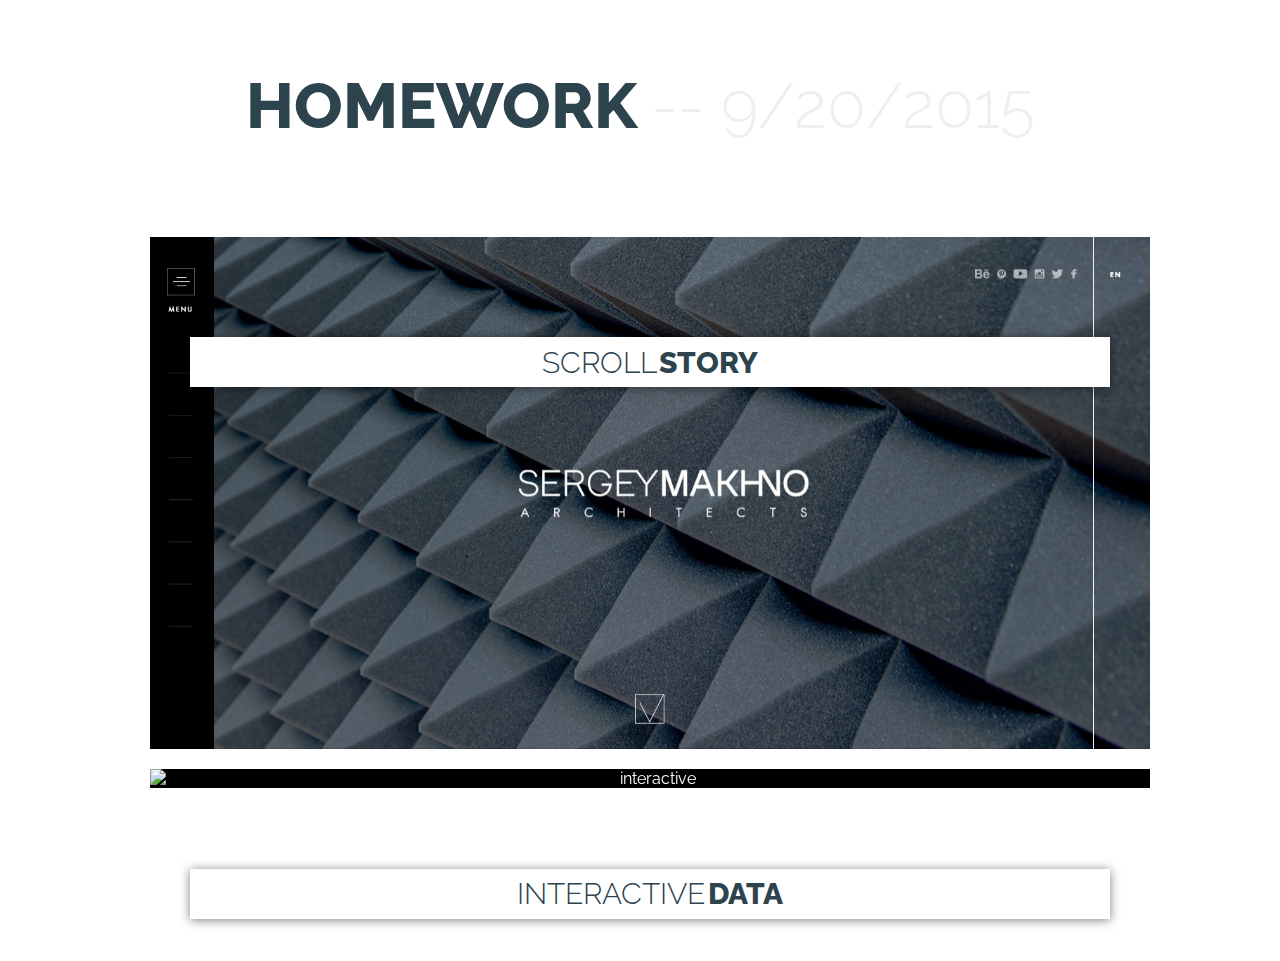
==== index.html @ c90c156f "asd" ====
<!DOCTYPE html>
<html lang="en" class="no-js">
	<head>
		<meta charset="UTF-8" />
		<meta http-equiv="X-UA-Compatible" content="IE=edge">
		<meta name="viewport" content="width=device-width, initial-scale=1">
		<title>Hover Effect Ideas | Set 2</title>
		<meta name="description" content="Hover Effect Ideas: Inspiration for subtle hover effects" />
		<meta name="keywords" content="hover effect, inspiration, grid, thumbnail, transition, subtle, web design" />
		<meta name="author" content="Codrops" />
		<link rel="shortcut icon" href="../favicon.ico">
		<link href='http://fonts.googleapis.com/css?family=Raleway:400,800,500,600' rel='stylesheet' type='text/css'>
		<link rel="stylesheet" type="text/css" href="css/normalize.css" />
		<link rel="stylesheet" type="text/css" href="css/demo.css" />
		<link rel="stylesheet" type="text/css" href="css/set2.css" />
		<link rel="stylesheet" type="text/css" href="fonts/font-awesome-4.2.0/css/font-awesome.min.css" />
		<!--[if IE]>
  		<script src="http://html5shiv.googlecode.com/svn/trunk/html5.js"></script>
		<![endif]-->
	</head>
	<body>
		<header class="codrops-header">
			<h1>Homework  <span> -- 9/20/2015</span></h1>
		</header>
		<div class="container">
			<div class="content">
				<div class="grid">
					<figure class="effect-steve">
						<img src="img/scroll.jpg" alt="scroll"/>
						<figcaption>
							<h2>Scroll <span>Story</span></h2>
							<p>mahno.com.ua/en</p>
							<a href="http://mahno.com.ua/en">View more</a>
						</figcaption>
					</figure>
					<figure class="effect-steve">
						<img src="img/interactive.jpg" alt="interactive"/>
						<figcaption>
							<h2>Interactive <span>Data</span></h2>
							<p>seeingdata.cleverfranke.com/</p>
							<a href="http://seeingdata.cleverfranke.com/">View more</a>
						</figcaption>
					</figure>
				</div>
			</section>
		</div><!-- /container -->
		<script>
			// For Demo purposes only (show hover effect on mobile devices)
			[].slice.call( document.querySelectorAll('a[href="#"') ).forEach( function(el) {
				el.addEventListener( 'click', function(ev) { ev.preventDefault(); } );
			} );
		</script>
	</body>
</html>
---- css/demo.css ----
@font-face {
	font-weight: normal;
	font-style: normal;
	font-family: 'codropsicons';
	src:url('../fonts/codropsicons/codropsicons.eot');
	src:url('../fonts/codropsicons/codropsicons.eot?#iefix') format('embedded-opentype'),
		url('../fonts/codropsicons/codropsicons.woff') format('woff'),
		url('../fonts/codropsicons/codropsicons.ttf') format('truetype'),
		url('../fonts/codropsicons/codropsicons.svg#codropsicons') format('svg');
}

*, *:after, *:before { -webkit-box-sizing: border-box; box-sizing: border-box; }
.clearfix:before, .clearfix:after { display: table; content: ''; }
.clearfix:after { clear: both; }

body {
	color: #fff;
	font-weight: 400;
	font-size: 1em;
	font-family: 'Raleway', Arial, sans-serif;
}

a {
	outline: none;
	color: #3498db;
	text-decoration: none;
}

a:hover, a:focus {
	color: #528cb3;
}

section {
	padding: 1em;
	text-align: center;
}

.content {
	margin: 0 auto;
	max-width: 1000px;
}

.content > h2 {
	clear: both;
	margin: 0;
	padding: 4em 1% 0;
	color: #000000;
	font-weight: 800;
	font-size: 1.5em;
}

.content > h2:first-child {
	padding-top: 0em;
}

/* Header */
.codrops-header {
	margin: 0 auto;
	padding: 4em 1em;
	text-align: center;
}

.codrops-header h1 {
	margin: 0;
	font-weight: 800;
	font-size: 4em;
	line-height: 1.3;
	color: #2d434e;
	text-transform: uppercase;
}

.codrops-header h1 span {
	color: #EFEFEF;
	font-weight: 300;
	font-size: 100%;
}

/* Demo links */
.codrops-demos {
	clear: both;
	padding: 1em 0 0;
	text-align: center;
}

.content + .codrops-demos {
	padding-top: 5em;
}

.codrops-demos a {
	display: inline-block;
	margin: 0 5px;
	padding: 1em 1.5em;
	text-transform: uppercase;
	font-weight: bold;
}

.codrops-demos a:hover,
.codrops-demos a:focus,
.codrops-demos a.current-demo {
	background: #3c414a;
	color: #fff;
}

/* To Navigation Style */
.codrops-top {
	width: 100%;
	text-transform: uppercase;
	font-weight: 800;
	font-size: 0.69em;
	line-height: 2.2;
}

.codrops-top a {
	display: inline-block;
	padding: 1em 2em;
	text-decoration: none;
	letter-spacing: 1px;
}

.codrops-top span.right {
	float: right;
}

.codrops-top span.right a {
	display: block;
	float: left;
}

.codrops-icon:before {
	margin: 0 4px;
	text-transform: none;
	font-weight: normal;
	font-style: normal;
	font-variant: normal;
	font-family: 'codropsicons';
	line-height: 1;
	speak: none;
	-webkit-font-smoothing: antialiased;
}

.codrops-icon-drop:before {
	content: "\e001";
}

.codrops-icon-prev:before {
	content: "\e004";
}

/* Related demos */
.related {
	clear: both;
	padding: 6em 1em;
	font-size: 120%;
}

.related > a {
	display: inline-block;
	margin: 20px 10px;
	padding: 25px;
	border: 1px solid #4f7f90;
	text-align: center;
}

.related a:hover {
	border-color: #39545e;
}

.related a img {
	max-width: 100%;
	opacity: 0.8;
}

.related a:hover img,
.related a:active img {
	opacity: 1;
}

.related a h3 {
	margin: 0;
	padding: 0.5em 0 0.3em;
	max-width: 300px;
	text-align: left;
}

@media screen and (max-width: 25em) {
	.codrops-header {
		font-size: 75%;
	}
	.codrops-icon span {
		display: none;
	}
}
---- css/set2.css ----
body {
	background: #ffffff;
}

.grid {
	position: relative;
	clear: both;
	margin: 0 auto;
	padding: 1em 0 4em;
	max-width: 1000px;
	list-style: none;
	text-align: center;
}

/* Common style */
.grid figure {
	position: relative;
	float: left;
	overflow: hidden;
	margin: 10px 1%;
	min-width: 100%;
	max-width: 100%;
	max-height: 100%;
	width: 48%;
	height: auto;
	background: #3085a3;
	text-align: center;
	cursor: pointer;
}

.grid figure img {
	position: relative;
	display: block;
	min-height: 100%;
	max-width: 100%;
	opacity: 0.8;
}

.grid figure figcaption {
	padding: 2em;
	color: #fff;
	text-transform: uppercase;
	font-size: 1.25em;
	-webkit-backface-visibility: hidden;
	backface-visibility: hidden;
}

.grid figure figcaption::before,
.grid figure figcaption::after {
	pointer-events: none;
}

.grid figure figcaption,
.grid figure figcaption > a {
	position: absolute;
	top: 0;
	left: 0;
	width: 100%;
	height: 100%;
}

/* Anchor will cover the whole item by default */
/* For some effects it will show as a button */
.grid figure figcaption > a {
	z-index: 1000;
	text-indent: 200%;
	white-space: nowrap;
	font-size: 0;
	opacity: 0;
}

.grid figure h2 {
	word-spacing: -0.15em;
	font-weight: 300;
}

.grid figure h2 span {
	font-weight: 800;
}

.grid figure h2,
.grid figure p {
	margin: 0;
}

.grid figure p {
	letter-spacing: 1px;
	font-size: 68.5%;
}

/* Individual effects */

/*---------------*/
/***** Julia *****/
/*---------------*/

figure.effect-julia {
	background: #2f3238;
}

figure.effect-julia img {
	max-width: none;
	height: 400px;
	-webkit-transition: opacity 1s, -webkit-transform 1s;
	transition: opacity 1s, transform 1s;
	-webkit-backface-visibility: hidden;
	backface-visibility: hidden;
}

figure.effect-julia figcaption {
	text-align: left;
}

figure.effect-julia h2 {
	position: relative;
	padding: 0.5em 0;
}

figure.effect-julia p {
	display: inline-block;
	margin: 0 0 0.25em;
	padding: 0.4em 1em;
	background: rgba(255,255,255,0.9);
	color: #2f3238;
	text-transform: none;
	font-weight: 500;
	font-size: 75%;
	-webkit-transition: opacity 0.35s, -webkit-transform 0.35s;
	transition: opacity 0.35s, transform 0.35s;
	-webkit-transform: translate3d(-360px,0,0);
	transform: translate3d(-360px,0,0);
}

figure.effect-julia p:first-child {
	-webkit-transition-delay: 0.15s;
	transition-delay: 0.15s;
}

figure.effect-julia p:nth-of-type(2) {
	-webkit-transition-delay: 0.1s;
	transition-delay: 0.1s;
}

figure.effect-julia p:nth-of-type(3) {
	-webkit-transition-delay: 0.05s;
	transition-delay: 0.05s;
}

figure.effect-julia:hover p:first-child {
	-webkit-transition-delay: 0s;
	transition-delay: 0s;
}

figure.effect-julia:hover p:nth-of-type(2) {
	-webkit-transition-delay: 0.05s;
	transition-delay: 0.05s;
}

figure.effect-julia:hover p:nth-of-type(3) {
	-webkit-transition-delay: 0.1s;
	transition-delay: 0.1s;
}

figure.effect-julia:hover img {
	opacity: 0.4;
	-webkit-transform: scale3d(1.1,1.1,1);
	transform: scale3d(1.1,1.1,1);
}

figure.effect-julia:hover p {
	opacity: 1;
	-webkit-transform: translate3d(0,0,0);
	transform: translate3d(0,0,0);
}

/*-----------------*/
/***** Goliath *****/
/*-----------------*/

figure.effect-goliath {
	background: #df4e4e;
}

figure.effect-goliath img,
figure.effect-goliath h2 {
	-webkit-transition: -webkit-transform 0.35s;
	transition: transform 0.35s;
}

figure.effect-goliath img {
	-webkit-backface-visibility: hidden;
	backface-visibility: hidden;
}

figure.effect-goliath h2,
figure.effect-goliath p {
	position: absolute;
	bottom: 0;
	left: 0;
	padding: 30px;
}

figure.effect-goliath p {
	text-transform: none;
	font-size: 90%;
	opacity: 0;
	-webkit-transition: opacity 0.35s, -webkit-transform 0.35s;
	transition: opacity 0.35s, transform 0.35s;
	-webkit-transform: translate3d(0,50px,0);
	transform: translate3d(0,50px,0);
}

figure.effect-goliath:hover img {
	-webkit-transform: translate3d(0,-80px,0);
	transform: translate3d(0,-80px,0);
}

figure.effect-goliath:hover h2 {
	-webkit-transform: translate3d(0,-100px,0);
	transform: translate3d(0,-100px,0);
}

figure.effect-goliath:hover p {
	opacity: 1;
	-webkit-transform: translate3d(0,0,0);
	transform: translate3d(0,0,0);
}

/*-----------------*/
/***** Hera *****/
/*-----------------*/

figure.effect-hera {
	background: #303fa9;
}

figure.effect-hera h2 {
	font-size: 158.75%;
}

figure.effect-hera h2,
figure.effect-hera p {
	position: absolute;
	top: 50%;
	left: 50%;
	-webkit-transition: opacity 0.35s, -webkit-transform 0.35s;
	transition: opacity 0.35s, transform 0.35s;
	-webkit-transform: translate3d(-50%,-50%,0);
	transform: translate3d(-50%,-50%,0);
	-webkit-transform-origin: 50%;
	transform-origin: 50%;
}

figure.effect-hera figcaption::before {
	position: absolute;
	top: 50%;
	left: 50%;
	width: 200px;
	height: 200px;
	border: 2px solid #fff;
	content: '';
	opacity: 0;
	-webkit-transition: opacity 0.35s, -webkit-transform 0.35s;
	transition: opacity 0.35s, transform 0.35s;
	-webkit-transform: translate3d(-50%,-50%,0) rotate3d(0,0,1,-45deg) scale3d(0,0,1);
	transform: translate3d(-50%,-50%,0) rotate3d(0,0,1,-45deg) scale3d(0,0,1);
	-webkit-transform-origin: 50%;
	transform-origin: 50%;
}

figure.effect-hera p {
	width: 100px;
	text-transform: none;
	font-size: 121%;
	line-height: 2;
}

figure.effect-hera p a {
	color: #fff;
}

figure.effect-hera p a:hover,
figure.effect-hera p a:focus {
	opacity: 0.6;
}

figure.effect-hera p a i {
	opacity: 0;
	-webkit-transition: opacity 0.35s, -webkit-transform 0.35s;
	transition: opacity 0.35s, transform 0.35s;
}

figure.effect-hera p a:first-child i {
	-webkit-transform: translate3d(-60px,-60px,0);
	transform: translate3d(-60px,-60px,0);
}

figure.effect-hera p a:nth-child(2) i {
	-webkit-transform: translate3d(60px,-60px,0);
	transform: translate3d(60px,-60px,0);
}

figure.effect-hera p a:nth-child(3) i {
	-webkit-transform: translate3d(-60px,60px,0);
	transform: translate3d(-60px,60px,0);
}

figure.effect-hera p a:nth-child(4) i {
	-webkit-transform: translate3d(60px,60px,0);
	transform: translate3d(60px,60px,0);
}

figure.effect-hera:hover figcaption::before {
	opacity: 1;
	-webkit-transform: translate3d(-50%,-50%,0) rotate3d(0,0,1,-45deg) scale3d(1,1,1);
	transform: translate3d(-50%,-50%,0) rotate3d(0,0,1,-45deg) scale3d(1,1,1);
}

figure.effect-hera:hover h2 {
	opacity: 0;
	-webkit-transform: translate3d(-50%,-50%,0) scale3d(0.8,0.8,1);
	transform: translate3d(-50%,-50%,0) scale3d(0.8,0.8,1);
}

figure.effect-hera:hover p i:empty {
	-webkit-transform: translate3d(0,0,0);
	transform: translate3d(0,0,0); /* just because it's stronger than nth-child */
	opacity: 1;
}

/*-----------------*/
/***** Winston *****/
/*-----------------*/

figure.effect-winston {
	background: #162633;
	text-align: left;
}

figure.effect-winston img {
	-webkit-transition: opacity 0.45s;
	transition: opacity 0.45s;
	-webkit-backface-visibility: hidden;
	backface-visibility: hidden;
}

figure.effect-winston figcaption::before {
	position: absolute;
	top: 0;
	left: 0;
	width: 100%;
	height: 100%;
	background: url(../img/triangle.svg) no-repeat center center;
	background-size: 100% 100%;
	content: '';
	-webkit-transition: opacity 0.45s, -webkit-transform 0.45s;
	transition: opacity 0.45s, transform 0.45s;
	-webkit-transform: rotate3d(0,0,1,45deg);
	transform: rotate3d(0,0,1,45deg);
	-webkit-transform-origin: 0 100%;
	transform-origin: 0 100%;
}

figure.effect-winston h2 {
	-webkit-transition: -webkit-transform 0.35s;
	transition: transform 0.35s;
	-webkit-transform: translate3d(0,20px,0);
	transform: translate3d(0,20px,0);
}

figure.effect-winston p {
	position: absolute;
	right: 0;
	bottom: 0;
	padding: 0 1.5em 7% 0;
}

figure.effect-winston a {
	margin: 0 10px;
	color: #5d504f;
	font-size: 170%;
}

figure.effect-winston a:hover,
figure.effect-winston a:focus {
	color: #cc6055;
}

figure.effect-winston p a i {
	opacity: 0;
	-webkit-transition: opacity 0.35s, -webkit-transform 0.35s;
	transition: opacity 0.35s, transform 0.35s;
	-webkit-transform: translate3d(0,50px,0);
	transform: translate3d(0,50px,0);
}

figure.effect-winston:hover img {
	opacity: 0.6;
}

figure.effect-winston:hover h2 {
	-webkit-transform: translate3d(0,0,0);
	transform: translate3d(0,0,0);
}

figure.effect-winston:hover figcaption::before {
	opacity: 0.7;
	-webkit-transform: rotate3d(0,0,1,20deg);
	transform: rotate3d(0,0,1,20deg);
}

figure.effect-winston:hover p i {
	opacity: 1;
	-webkit-transform: translate3d(0,0,0);
	transform: translate3d(0,0,0);
}

figure.effect-winston:hover p a:nth-child(3) i {
	-webkit-transition-delay: 0.05s;
	transition-delay: 0.05s;
}

figure.effect-winston:hover p a:nth-child(2) i {
	-webkit-transition-delay: 0.1s;
	transition-delay: 0.1s;
}

figure.effect-winston:hover p a:first-child i {
	-webkit-transition-delay: 0.15s;
	transition-delay: 0.15s;
}

/*-----------------*/
/***** Selena *****/
/*-----------------*/

figure.effect-selena {
	background: #fff;
}

figure.effect-selena img {
	opacity: 0.95;
	-webkit-transition: -webkit-transform 0.35s;
	transition: transform 0.35s;
	-webkit-transform-origin: 50% 50%;
	transform-origin: 50% 50%;
}

figure.effect-selena:hover img {
	-webkit-transform: scale3d(0.95,0.95,1);
	transform: scale3d(0.95,0.95,1);
}

figure.effect-selena h2 {
	-webkit-transition: -webkit-transform 0.35s;
	transition: transform 0.35s;
	-webkit-transform: translate3d(0,20px,0);
	transform: translate3d(0,20px,0);
}

figure.effect-selena p {
	opacity: 0;
	-webkit-transition: opacity 0.35s, -webkit-transform 0.35s;
	transition: opacity 0.35s, transform 0.35s;
	-webkit-transform: perspective(1000px) rotate3d(1,0,0,90deg);
	transform: perspective(1000px) rotate3d(1,0,0,90deg);
	-webkit-transform-origin: 50% 0%;
	transform-origin: 50% 0%;
}

figure.effect-selena:hover h2 {
	-webkit-transform: translate3d(0,0,0);
	transform: translate3d(0,0,0);
}

figure.effect-selena:hover p {
	opacity: 1;
	-webkit-transform: perspective(1000px) rotate3d(1,0,0,0);
	transform: perspective(1000px) rotate3d(1,0,0,0);
}

/*-----------------*/
/***** Terry *****/
/*-----------------*/

figure.effect-terry {
	background: #34495e;
}

figure.effect-terry figcaption {
	padding: 1em;
}

figure.effect-terry figcaption::before,
figure.effect-terry figcaption::after {
	position: absolute;
	width: 200%;
	height: 200%;
	border-style: solid;
	border-color: #101010;
	content: '';
	-webkit-transition: -webkit-transform 0.35s;
	transition: transform 0.35s;
}

figure.effect-terry figcaption::before {
	right: 0;
	bottom: 0;
	border-width: 0 70px 60px 0;
	-webkit-transform: translate3d(70px,60px,0);
	transform: translate3d(70px,60px,0);
}

figure.effect-terry figcaption::after {
	top: 0;
	left: 0;
	border-width: 15px 0 0 15px;
	-webkit-transform: translate3d(-15px,-15px,0);
	transform: translate3d(-15px,-15px,0);
}

figure.effect-terry img,
figure.effect-terry p a {
	-webkit-transition: opacity 0.35s, -webkit-transform 0.35s;
	transition: opacity 0.35s, transform 0.35s;
}

figure.effect-terry img {
	opacity: 0.85;
}

figure.effect-terry h2 {
	position: absolute;
	bottom: 0;
	left: 0;
	padding: 0.4em 10px;
	width: 50%;
	-webkit-transition: -webkit-transform 0.35s;
	transition: transform 0.35s;
	-webkit-transform: translate3d(100%,0,0);
	transform: translate3d(100%,0,0);
}

@media screen and (max-width: 920px) {
	figure.effect-terry h2 {
		padding: 0.75em 10px;
		font-size: 120%;
	}
}

figure.effect-terry p {
	float: right;
	clear: both;
	text-align: left;
	text-transform: none;
	font-size: 111%;
}

figure.effect-terry p a {
	display: block;
	margin-bottom: 1em;
	color: #fff;
	opacity: 0;
	-webkit-transform: translate3d(90px,0,0);
	transform: translate3d(90px,0,0);
}

figure.effect-terry p a:hover,
figure.effect-terry p a:focus {
	color: #f3cf3f;
}

figure.effect-terry:hover figcaption::before,
figure.effect-terry:hover figcaption::after {
	-webkit-transform: translate3d(0,0,0);
	transform: translate3d(0,0,0);
}

figure.effect-terry:hover img {
	opacity: 0.6;

}

figure.effect-terry:hover h2,
figure.effect-terry:hover p a {
	-webkit-transform: translate3d(0,0,0);
	transform: translate3d(0,0,0);
}

figure.effect-terry:hover p a {
	opacity: 1;
}

figure.effect-terry:hover p a:first-child {
	-webkit-transition-delay: 0.025s;
	transition-delay: 0.025s;
}

figure.effect-terry:hover p a:nth-child(2) {
	-webkit-transition-delay: 0.05s;
	transition-delay: 0.05s;
}

figure.effect-terry:hover p a:nth-child(3) {
	-webkit-transition-delay: 0.075s;
	transition-delay: 0.075s;
}

figure.effect-terry:hover p a:nth-child(4) {
	-webkit-transition-delay: 0.1s;
	transition-delay: 0.1s;
}

/*-----------------*/
/***** Phoebe *****/
/*-----------------*/

figure.effect-phoebe {
	background: #675983;
}

figure.effect-phoebe img {
	opacity: 0.85;
	-webkit-transition: opacity 0.35s;
	transition: opacity 0.35s;
}

figure.effect-phoebe:hover img {
	opacity: 0.6;
}

figure.effect-phoebe figcaption::before {
	position: absolute;
	top: 0;
	left: 0;
	width: 100%;
	height: 100%;
	background: url(../img/triangle2.svg) no-repeat center center;
	background-size: 100% 100%;
	content: '';
	-webkit-transition: opacity 0.35s, -webkit-transform 0.35s;
	transition: opacity 0.35s, transform 0.35s;
	-webkit-transform: scale3d(5,2.5,1);
	transform: scale3d(5,2.5,1);
	-webkit-transform-origin: 50% 50%;
	transform-origin: 50% 50%;
}

figure.effect-phoebe:hover figcaption::before {
	opacity: 0.6;
	-webkit-transform: scale3d(1,1,1);
	transform: scale3d(1,1,1);
}

figure.effect-phoebe h2 {
	margin-top: 1em;
	-webkit-transition: transform 0.35s;
	transition: transform 0.35s;
	-webkit-transform: translate3d(0,40px,0);
	transform: translate3d(0,40px,0);
}

figure.effect-phoebe:hover h2 {
	-webkit-transform: translate3d(0,0,0);
	transform: translate3d(0,0,0);
}

figure.effect-phoebe p a {
	color: #fff;
	font-size: 140%;
	opacity: 0;
	position: relative;
	display: inline-block;
	-webkit-transition: opacity 0.35s, -webkit-transform 0.35s;
	transition: opacity 0.35s, transform 0.35s;
}

figure.effect-phoebe p a:first-child {
	-webkit-transform: translate3d(-60px,-60px,0);
	transform: translate3d(-60px,-60px,0);
}

figure.effect-phoebe p a:nth-child(2) {
	-webkit-transform: translate3d(0,60px,0);
	transform: translate3d(0,60px,0);
}

figure.effect-phoebe p a:nth-child(3) {
	-webkit-transform: translate3d(60px,-60px,0);
	transform: translate3d(60px,-60px,0);
}

figure.effect-phoebe:hover p a {
	opacity: 1;
	-webkit-transform: translate3d(0,0,0);
	transform: translate3d(0,0,0);
}

/*-----------------*/
/***** Apollo *****/
/*-----------------*/

figure.effect-apollo {
	background: #3498db;
}

figure.effect-apollo img {
	opacity: 0.95;
	-webkit-transition: opacity 0.35s, -webkit-transform 0.35s;
	transition: opacity 0.35s, transform 0.35s;
	-webkit-transform: scale3d(1.05,1.05,1);
	transform: scale3d(1.05,1.05,1);
}

figure.effect-apollo figcaption::before {
	position: absolute;
	top: 0;
	left: 0;
	width: 100%;
	height: 100%;
	background: rgba(255,255,255,0.5);
	content: '';
	-webkit-transition: -webkit-transform 0.6s;
	transition: transform 0.6s;
	-webkit-transform: scale3d(1.9,1.4,1) rotate3d(0,0,1,45deg) translate3d(0,-100%,0);
	transform: scale3d(1.9,1.4,1) rotate3d(0,0,1,45deg) translate3d(0,-100%,0);
}

figure.effect-apollo p {
	position: absolute;
	right: 0;
	bottom: 0;
	margin: 3em;
	padding: 0 1em;
	max-width: 150px;
	border-right: 4px solid #fff;
	text-align: right;
	opacity: 0;
	-webkit-transition: opacity 0.35s;
	transition: opacity 0.35s;
}

figure.effect-apollo h2 {
	text-align: left;
}

figure.effect-apollo:hover img {
	opacity: 0.6;
	-webkit-transform: scale3d(1,1,1);
	transform: scale3d(1,1,1);
}

figure.effect-apollo:hover figcaption::before {
	-webkit-transform: scale3d(1.9,1.4,1) rotate3d(0,0,1,45deg) translate3d(0,100%,0);
	transform: scale3d(1.9,1.4,1) rotate3d(0,0,1,45deg) translate3d(0,100%,0);
}

figure.effect-apollo:hover p {
	opacity: 1;
	-webkit-transition-delay: 0.1s;
	transition-delay: 0.1s;
}

/*-----------------*/
/***** Kira *****/
/*-----------------*/

figure.effect-kira {
	background: #fff;
	text-align: left;
}

figure.effect-kira img {
	-webkit-transition: opacity 0.35s;
	transition: opacity 0.35s;
}

figure.effect-kira figcaption {
	z-index: 1;
}

figure.effect-kira p {
	padding: 2.25em 0.5em;
	font-weight: 600;
	font-size: 100%;
	line-height: 1.5;
	opacity: 0;
	-webkit-transition: opacity 0.35s, -webkit-transform 0.35s;
	transition: opacity 0.35s, transform 0.35s;
	-webkit-transform: translate3d(0,-10px,0);
	transform: translate3d(0,-10px,0);
}

figure.effect-kira p a {
	margin: 0 0.5em;
	color: #101010;
}

figure.effect-kira p a:hover,
figure.effect-kira p a:focus {
	opacity: 0.6;
}

figure.effect-kira figcaption::before {
	position: absolute;
	top: 0;
	right: 2em;
	left: 2em;
	z-index: -1;
	height: 3.5em;
	background: #fff;
	content: '';
	-webkit-transition: opacity 0.35s, -webkit-transform 0.35s;
	transition: opacity 0.35s, transform 0.35s;
	-webkit-transform: translate3d(0,4em,0) scale3d(1,0.023,1) ;
	transform: translate3d(0,4em,0) scale3d(1,0.023,1);
	-webkit-transform-origin: 50% 0;
	transform-origin: 50% 0;
}

figure.effect-kira:hover img {
	opacity: 0.5;
}

figure.effect-kira:hover p {
	opacity: 1;
	-webkit-transform: translate3d(0,0,0);
	transform: translate3d(0,0,0);
}

figure.effect-kira:hover figcaption::before {
	opacity: 0.7;
	-webkit-transform: translate3d(0,5em,0) scale3d(1,1,1) ;
	transform: translate3d(0,5em,0) scale3d(1,1,1);
}

/*-----------------*/
/***** Steve *****/
/*-----------------*/

figure.effect-steve {
	z-index: auto;
	overflow: visible;
	background: #000;
}

figure.effect-steve:before,
figure.effect-steve h2:before {
	position: absolute;
	top: 0;
	left: 0;
	z-index: -1;
	width: 100%;
	height: 100%;
	background: #000;
	content: '';
	-webkit-transition: opacity 0.35s;
	transition: opacity 0.35s;
}

figure.effect-steve:before {
	box-shadow: 0 3px 30px rgba(0,0,0,0.8);
	opacity: 0;
}

figure.effect-steve figcaption {
	z-index: 1;
}

figure.effect-steve img {
	opacity: 1;
	-webkit-transition: -webkit-transform 0.35s;
	transition: transform 0.35s;
	-webkit-transform: perspective(1000px) translate3d(0,0,0);
	transform: perspective(1000px) translate3d(0,0,0);
}

figure.effect-steve h2,
figure.effect-steve p {
	background: #fff;
	color: #2d434e;
}

figure.effect-steve h2 {
	position: relative;
	margin-top: 2em;
	padding: 0.25em;
}

figure.effect-steve h2:before {
	box-shadow: 0 1px 10px rgba(0,0,0,0.5);
}

figure.effect-steve p {
	margin-top: 1em;
	padding: 0.5em;
	font-weight: 800;
	opacity: 0;
	-webkit-transition: opacity 0.35s, -webkit-transform 0.35s;
	transition: opacity 0.35s, transform 0.35s;
	-webkit-transform: scale3d(0.9,0.9,1);
	transform: scale3d(0.9,0.9,1);
}

figure.effect-steve:hover:before {
	opacity: 1;
}

figure.effect-steve:hover img {
	-webkit-transform: perspective(1000px) translate3d(0,0,21px);
	transform: perspective(1000px) translate3d(0,0,21px);
}

figure.effect-steve:hover h2:before {
	opacity: 0;
}

figure.effect-steve:hover p {
	opacity: 1;
	-webkit-transform: scale3d(1,1,1);
	transform: scale3d(1,1,1);
}

/*-----------------*/
/***** Moses *****/
/*-----------------*/

figure.effect-moses {
	background: -webkit-linear-gradient(-45deg, #EC65B7 0%,#05E0D8 100%);
	background: linear-gradient(-45deg, #EC65B7 0%,#05E0D8 100%);
}

figure.effect-moses img {
	opacity: 0.85;
	-webkit-transition: opacity 0.35s;
	transition: opacity 0.35s;
}

figure.effect-moses h2,
figure.effect-moses p {
	padding: 20px;
	width: 50%;
	height: 50%;
	border: 2px solid #fff;
}

figure.effect-moses h2 {
	padding: 20px;
	width: 50%;
	height: 50%;
	text-align: left;
	-webkit-transition: -webkit-transform 0.35s;
	transition: transform 0.35s;
	-webkit-transform: translate3d(10px,10px,0);
	transform: translate3d(10px,10px,0);
}

figure.effect-moses p {
	float: right;
	padding: 20px;
	text-align: right;
	opacity: 0;
	-webkit-transition: opacity 0.35s, -webkit-transform 0.35s;
	transition: opacity 0.35s, transform 0.35s;
	-webkit-transform: translate3d(-50%,-50%,0);
	transform: translate3d(-50%,-50%,0);
}

figure.effect-moses:hover h2 {
	-webkit-transform: translate3d(0,0,0);
	transform: translate3d(0,0,0);
}

figure.effect-moses:hover p {
	opacity: 1;
	-webkit-transform: translate3d(0,0,0);
	transform: translate3d(0,0,0);
}

figure.effect-moses:hover img {
	opacity: 0.6;
}

/*---------------*/
/***** Jazz *****/
/*---------------*/

figure.effect-jazz {
	background: -webkit-linear-gradient(-45deg, #f3cf3f 0%,#f33f58 100%);
	background: linear-gradient(-45deg, #f3cf3f 0%,#f33f58 100%);
}

figure.effect-jazz img {
	opacity: 0.9;
}

figure.effect-jazz figcaption::after,
figure.effect-jazz img,
figure.effect-jazz p {
	-webkit-transition: opacity 0.35s, -webkit-transform 0.35s;
	transition: opacity 0.35s, transform 0.35s;
}

figure.effect-jazz figcaption::after {
	position: absolute;
	top: 0;
	left: 0;
	width: 100%;
	height: 100%;
	border-top: 1px solid #fff;
	border-bottom: 1px solid #fff;
	content: '';
	opacity: 0;
	-webkit-transform: rotate3d(0,0,1,45deg) scale3d(1,0,1);
	transform: rotate3d(0,0,1,45deg) scale3d(1,0,1);
	-webkit-transform-origin: 50% 50%;
	transform-origin: 50% 50%;
}

figure.effect-jazz h2,
figure.effect-jazz p {
	opacity: 1;
	-webkit-transform: scale3d(0.8,0.8,1);
	transform: scale3d(0.8,0.8,1);
}

figure.effect-jazz h2 {
	padding-top: 26%;
	-webkit-transition: -webkit-transform 0.35s;
	transition: transform 0.35s;
}

figure.effect-jazz p {
	padding: 0.5em 2em;
	text-transform: none;
	font-size: 0.85em;
	opacity: 0;
}

figure.effect-jazz:hover img {
	opacity: 0.7;
	-webkit-transform: scale3d(1.05,1.05,1);
	transform: scale3d(1.05,1.05,1);
}

figure.effect-jazz:hover figcaption::after {
	opacity: 1;
	-webkit-transform: rotate3d(0,0,1,45deg) scale3d(1,1,1);
	transform: rotate3d(0,0,1,45deg) scale3d(1,1,1);
}

figure.effect-jazz:hover h2,
figure.effect-jazz:hover p {
	opacity: 1;
	-webkit-transform: scale3d(1,1,1);
	transform: scale3d(1,1,1);
}

/*---------------*/
/***** Ming *****/
/*---------------*/

figure.effect-ming {
	background: #030c17;
}

figure.effect-ming img {
	opacity: 0.9;
	-webkit-transition: opacity 0.35s;
	transition: opacity 0.35s;
}

figure.effect-ming figcaption::before {
	position: absolute;
	top: 30px;
	right: 30px;
	bottom: 30px;
	left: 30px;
	border: 2px solid #fff;
	box-shadow: 0 0 0 30px rgba(255,255,255,0.2);
	content: '';
	opacity: 0;
	-webkit-transition: opacity 0.35s, -webkit-transform 0.35s;
	transition: opacity 0.35s, transform 0.35s;
	-webkit-transform: scale3d(1.4,1.4,1);
	transform: scale3d(1.4,1.4,1);
}

figure.effect-ming h2 {
	margin: 20% 0 10px 0;
	-webkit-transition: -webkit-transform 0.35s;
	transition: transform 0.35s;
}

figure.effect-ming p {
	padding: 1em;
	opacity: 0;
	-webkit-transition: opacity 0.35s, -webkit-transform 0.35s;
	transition: opacity 0.35s, transform 0.35s;
	-webkit-transform: scale(1.5);
	transform: scale(1.5);
}

figure.effect-ming:hover h2 {
	-webkit-transform: scale(0.9);
	transform: scale(0.9);
}

figure.effect-ming:hover figcaption::before,
figure.effect-ming:hover p {
	opacity: 1;
	-webkit-transform: scale3d(1,1,1);
	transform: scale3d(1,1,1);
}

figure.effect-ming:hover figcaption {
	background-color: rgba(58,52,42,0);
}

figure.effect-ming:hover img {
	opacity: 0.4;
}

/*---------------*/
/***** Lexi *****/
/*---------------*/

figure.effect-lexi {
	background: -webkit-linear-gradient(-45deg, #000 0%,#fff 100%);
	background: linear-gradient(-45deg, #000 0%,#fff 100%);
}

figure.effect-lexi img {
	margin: -10px 0 0 -10px;
	max-width: none;
	width: -webkit-calc(100% + 10px);
	width: calc(100% + 10px);
	opacity: 0.9;
	-webkit-transition: opacity 0.35s, -webkit-transform 0.35s;
	transition: opacity 0.35s, transform 0.35s;
	-webkit-transform: translate3d(10px,10px,0);
	transform: translate3d(10px,10px,0);
	-webkit-backface-visibility: hidden;
	backface-visibility: hidden;
}

figure.effect-lexi figcaption::before,
figure.effect-lexi p {
	-webkit-transition: opacity 0.35s, -webkit-transform 0.35s;
	transition: opacity 0.35s, transform 0.35s;
}

figure.effect-lexi figcaption::before {
	position: absolute;
	right: -100px;
	bottom: -100px;
	width: 300px;
	height: 300px;
	border: 2px solid #fff;
	border-radius: 50%;
	box-shadow: 0 0 0 900px rgba(255,255,255,0.2);
	content: '';
	opacity: 0;
	-webkit-transform: scale3d(0.5,0.5,1);
	transform: scale3d(0.5,0.5,1);
	-webkit-transform-origin: 50% 50%;
	transform-origin: 50% 50%;
}

figure.effect-lexi:hover img {
	opacity: 0.6;
	-webkit-transform: translate3d(0,0,0);
	transform: translate3d(0,0,0);
}

figure.effect-lexi h2 {
	text-align: left;
	-webkit-transition: -webkit-transform 0.35s;
	transition: transform 0.35s;
	-webkit-transform: translate3d(5px,5px,0);
	transform: translate3d(5px,5px,0);
}

figure.effect-lexi p {
	position: absolute;
	right: 0;
	bottom: 0;
	padding: 0 1.5em 1.5em 0;
	width: 140px;
	text-align: right;
	opacity: 0;
	-webkit-transform: translate3d(20px,20px,0);
	transform: translate3d(20px,20px,0);
}

figure.effect-lexi:hover figcaption::before {
	opacity: 1;
	-webkit-transform: scale3d(1,1,1);
	transform: scale3d(1,1,1);
}

figure.effect-lexi:hover h2,
figure.effect-lexi:hover p {
	opacity: 1;
	-webkit-transform: translate3d(0,0,0);
	transform: translate3d(0,0,0);
}

/*---------------*/
/***** Duke *****/
/*---------------*/

figure.effect-duke {
	background: -webkit-linear-gradient(-45deg, #34495e 0%,#cc6055 100%);
	background: linear-gradient(-45deg, #34495e 0%,#cc6055 100%);
}

figure.effect-duke img,
figure.effect-duke p {
	-webkit-transition: opacity 0.35s, -webkit-transform 0.35s;
	transition: opacity 0.35s, transform 0.35s;
}

figure.effect-duke:hover img {
	opacity: 0.1;
	-webkit-transform: scale3d(2,2,1);
	transform: scale3d(2,2,1);
}

figure.effect-duke h2 {
	-webkit-transition: -webkit-transform 0.35s;
	transition: transform 0.35s;
	-webkit-transform: scale3d(0.8,0.8,1);
	transform: scale3d(0.8,0.8,1);
	-webkit-transform-origin: 50% 100%;
	transform-origin: 50% 100%;
}

figure.effect-duke p {
	position: absolute;
	bottom: 0;
	left: 0;
	margin: 20px;
	padding: 30px;
	border: 2px solid #fff;
	text-transform: none;
	font-size: 90%;
	opacity: 0;
	-webkit-transform: scale3d(0.8,0.8,1);
	transform: scale3d(0.8,0.8,1);
	-webkit-transform-origin: 50% -100%;
	transform-origin: 50% -100%;
}

figure.effect-duke:hover h2,
figure.effect-duke:hover p {
	opacity: 1;
	-webkit-transform: scale3d(1,1,1);
	transform: scale3d(1,1,1);
}

/* Media queries */
@media screen and (max-width: 50em) {
	.content {
		padding: 0 10px;
		text-align: center;
	}
	.grid figure {
		display: inline-block;
		float: none;
		margin: 10px auto;
		width: 100%;
	}
}
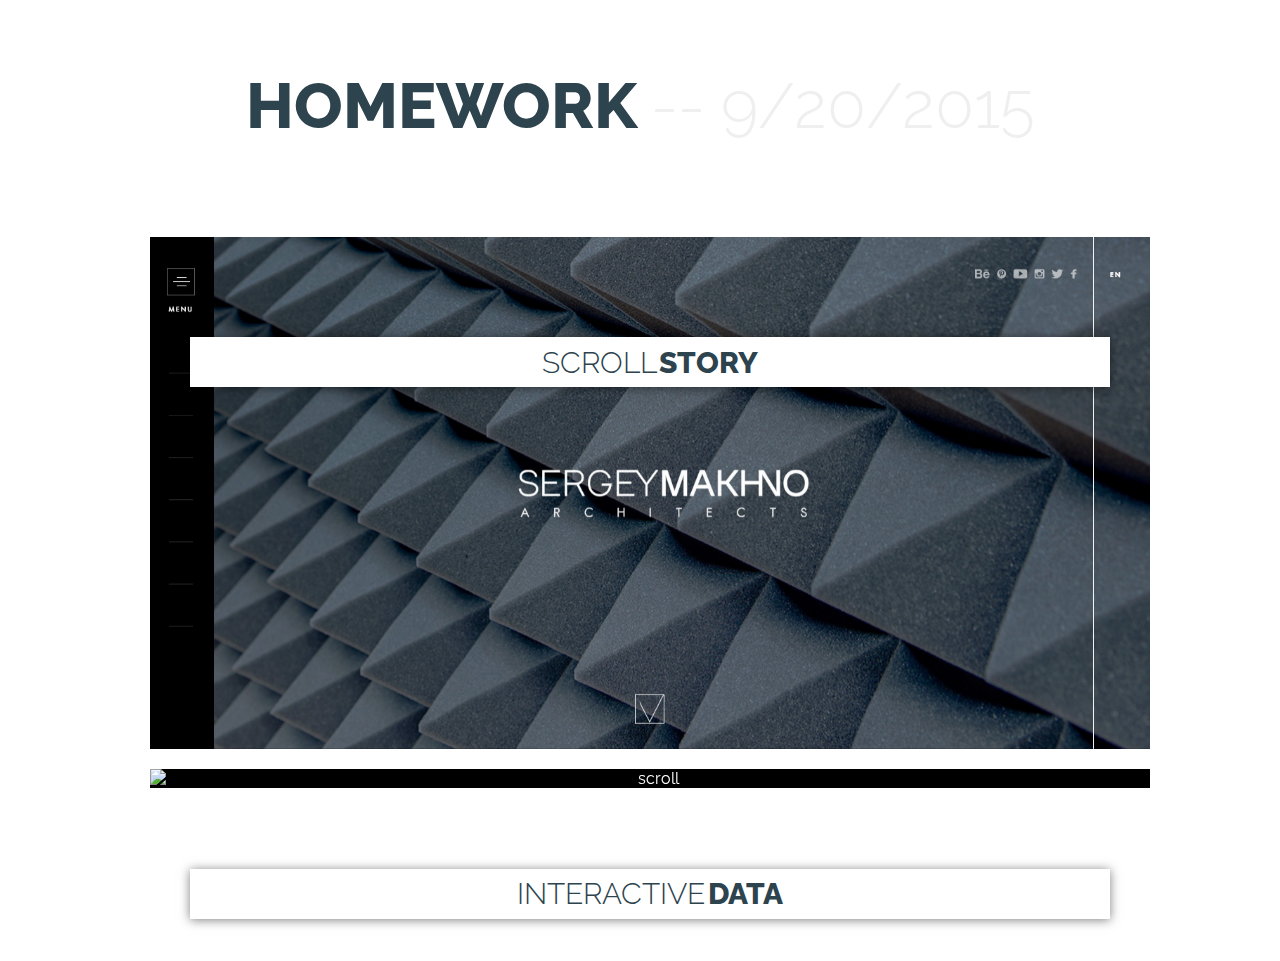
==== commit 82e0dae3: "asd" ====
--- a/index.html
+++ b/index.html
@@ -34,7 +34,7 @@
 						</figcaption>
 					</figure>
 					<figure class="effect-steve">
-						<img src="img/interactive.jpg" alt="interactive"/>
+						<img src="img/interactive.jpg" alt="scroll"/>
 						<figcaption>
 							<h2>Interactive <span>Data</span></h2>
 							<p>seeingdata.cleverfranke.com/</p>
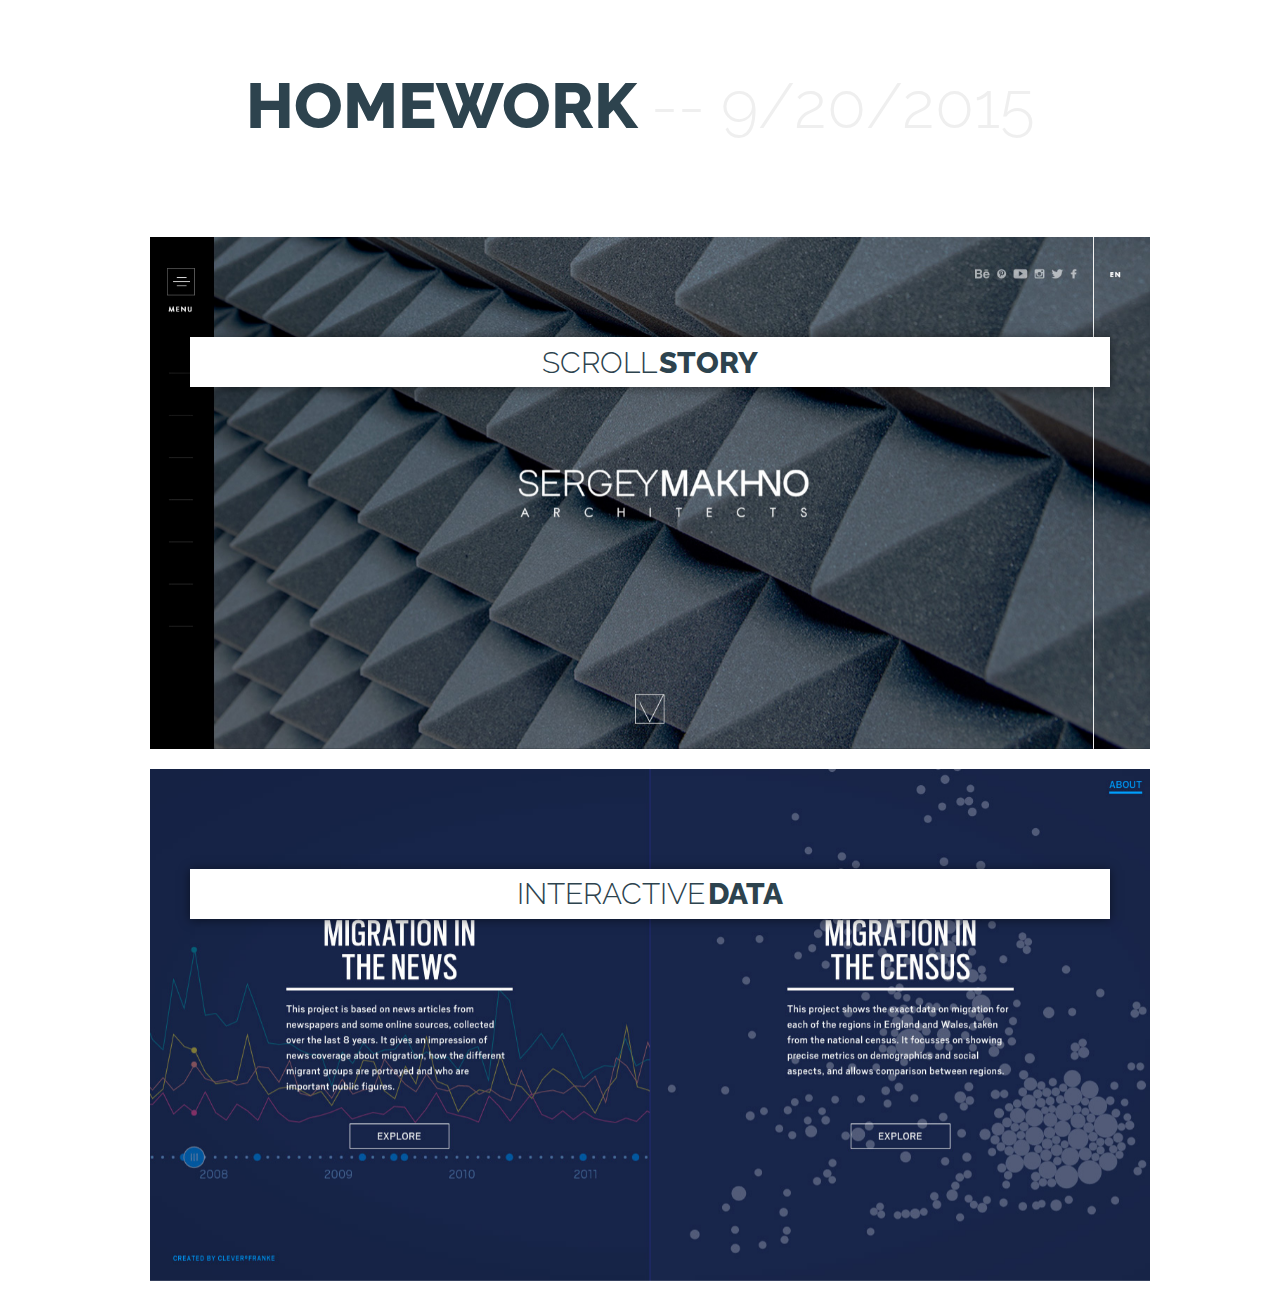
==== commit 2c470c31: "asd" ====
--- a/index.html
+++ b/index.html
@@ -34,7 +34,7 @@
 						</figcaption>
 					</figure>
 					<figure class="effect-steve">
-						<img src="img/interactive.jpg" alt="scroll"/>
+						<img src="img/scroll2.jpg" alt="scroll"/>
 						<figcaption>
 							<h2>Interactive <span>Data</span></h2>
 							<p>seeingdata.cleverfranke.com/</p>
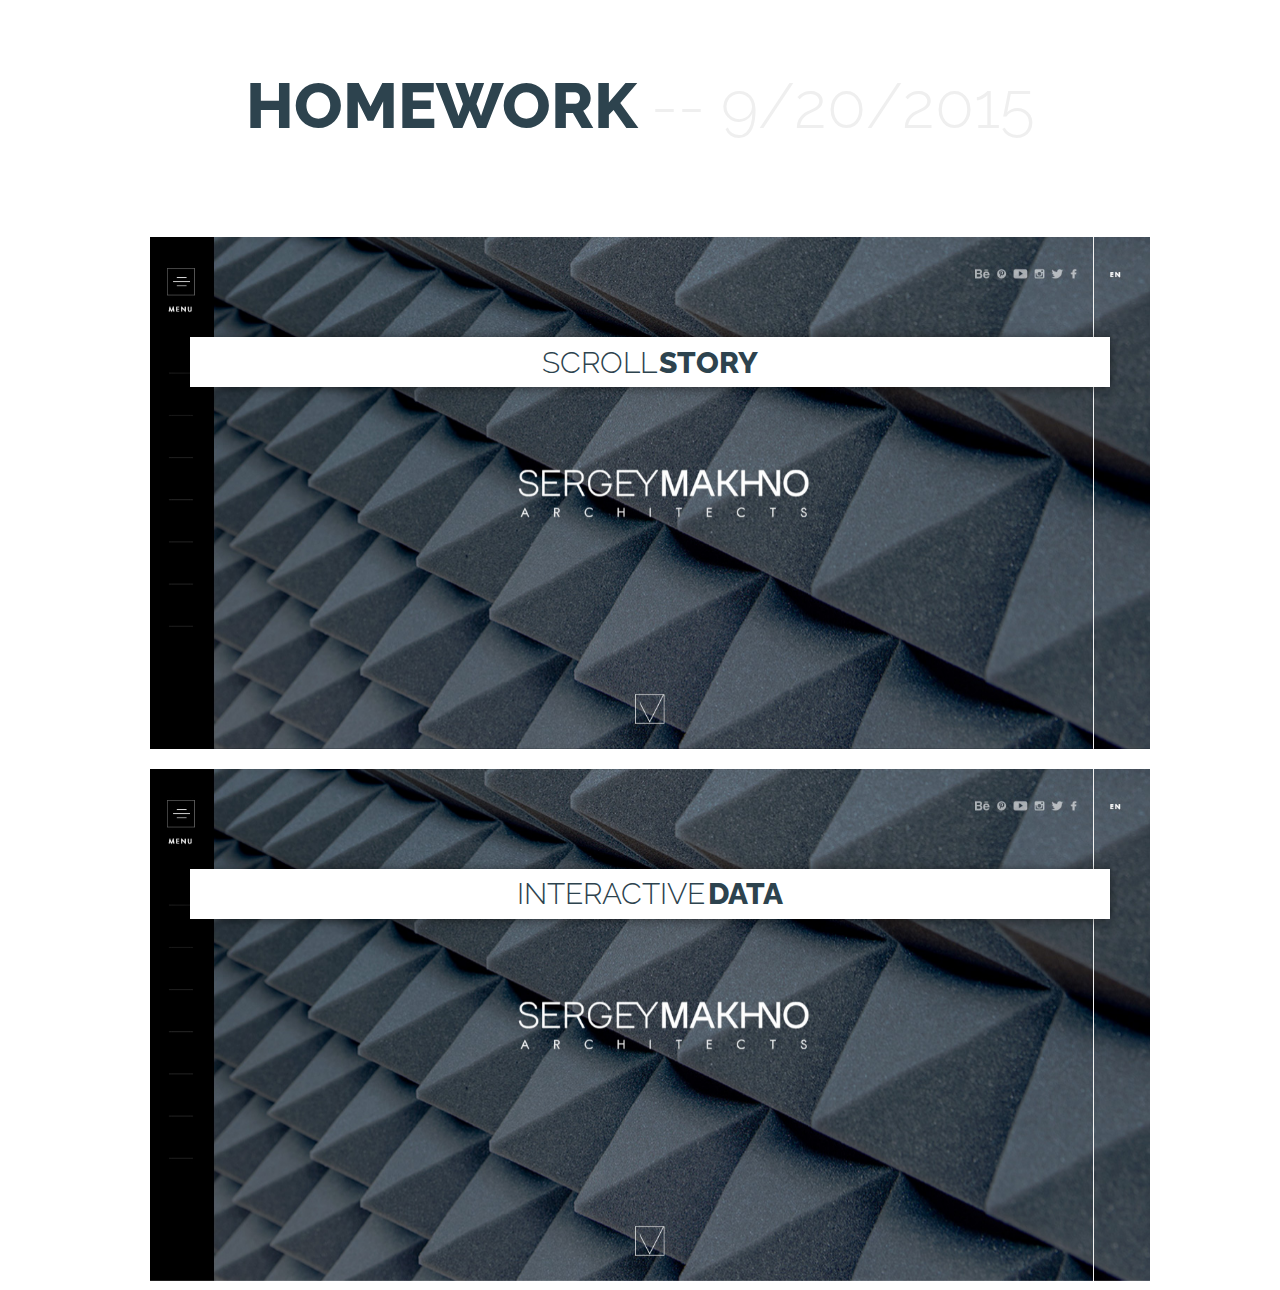
==== commit 8139f950: "asd" ====
--- a/index.html
+++ b/index.html
@@ -34,7 +34,7 @@
 						</figcaption>
 					</figure>
 					<figure class="effect-steve">
-						<img src="img/scroll2.jpg" alt="scroll"/>
+						<img src="img/scroll.jpg" alt="scroll"/>
 						<figcaption>
 							<h2>Interactive <span>Data</span></h2>
 							<p>seeingdata.cleverfranke.com/</p>
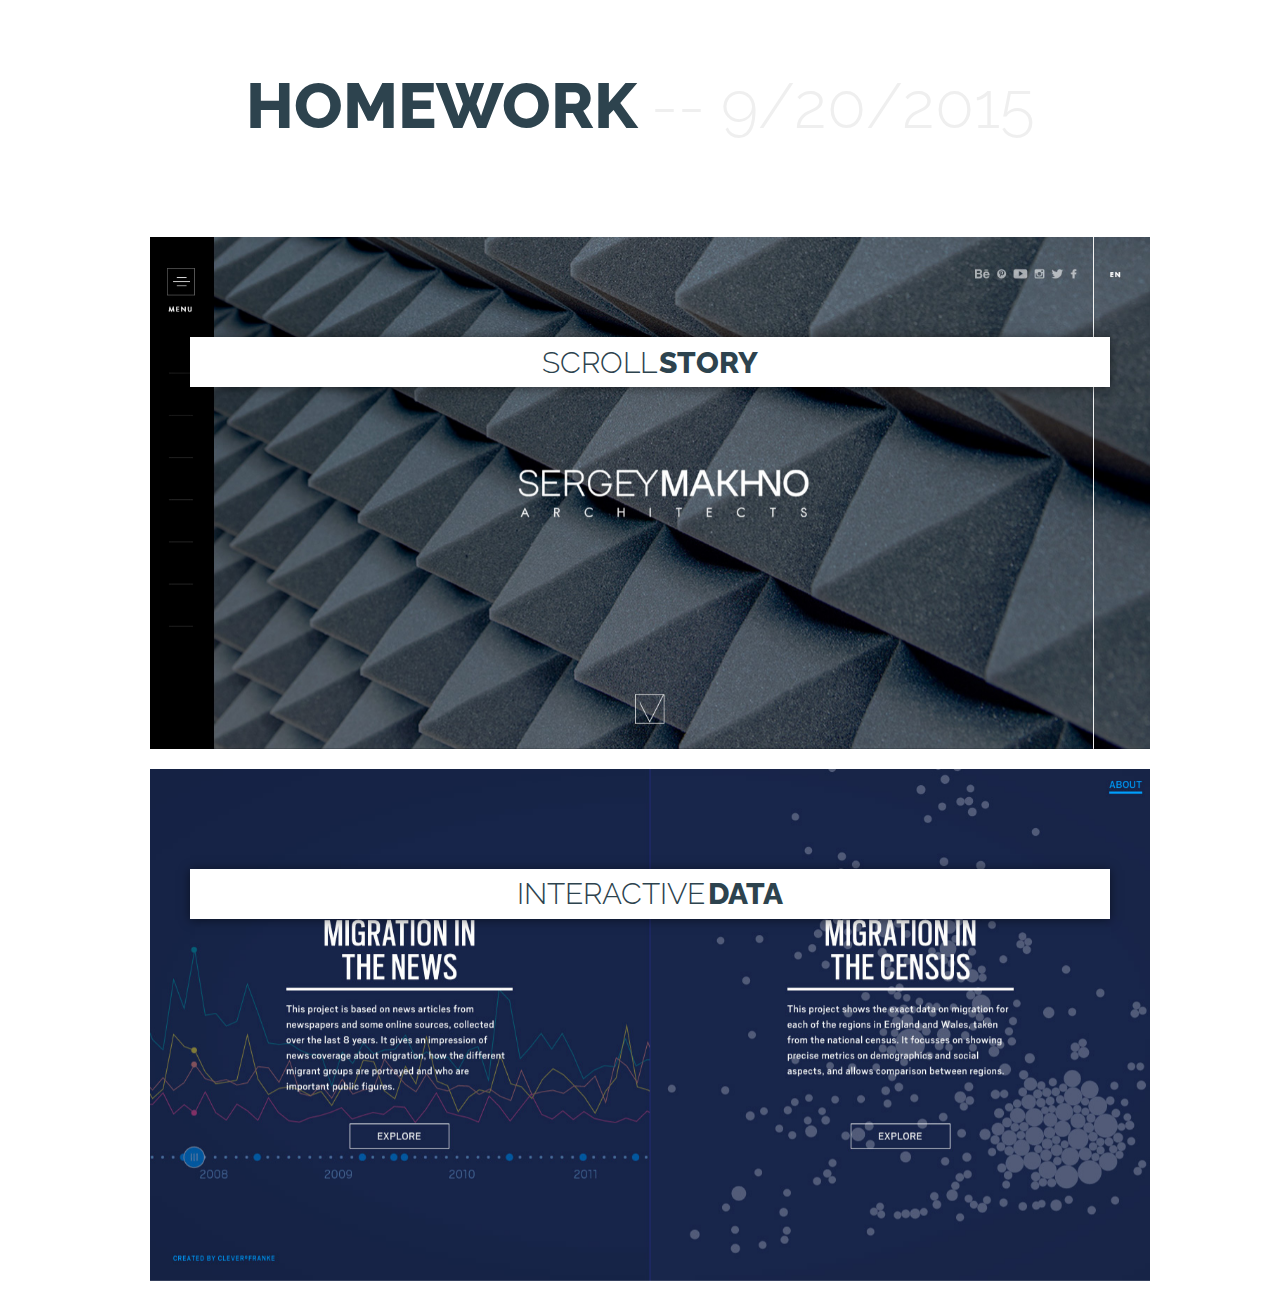
==== commit c801e220: "asd" ====
--- a/index.html
+++ b/index.html
@@ -34,7 +34,7 @@
 						</figcaption>
 					</figure>
 					<figure class="effect-steve">
-						<img src="img/scroll.jpg" alt="scroll"/>
+						<img src="img/scroll2.jpg" alt="scroll"/>
 						<figcaption>
 							<h2>Interactive <span>Data</span></h2>
 							<p>seeingdata.cleverfranke.com/</p>
